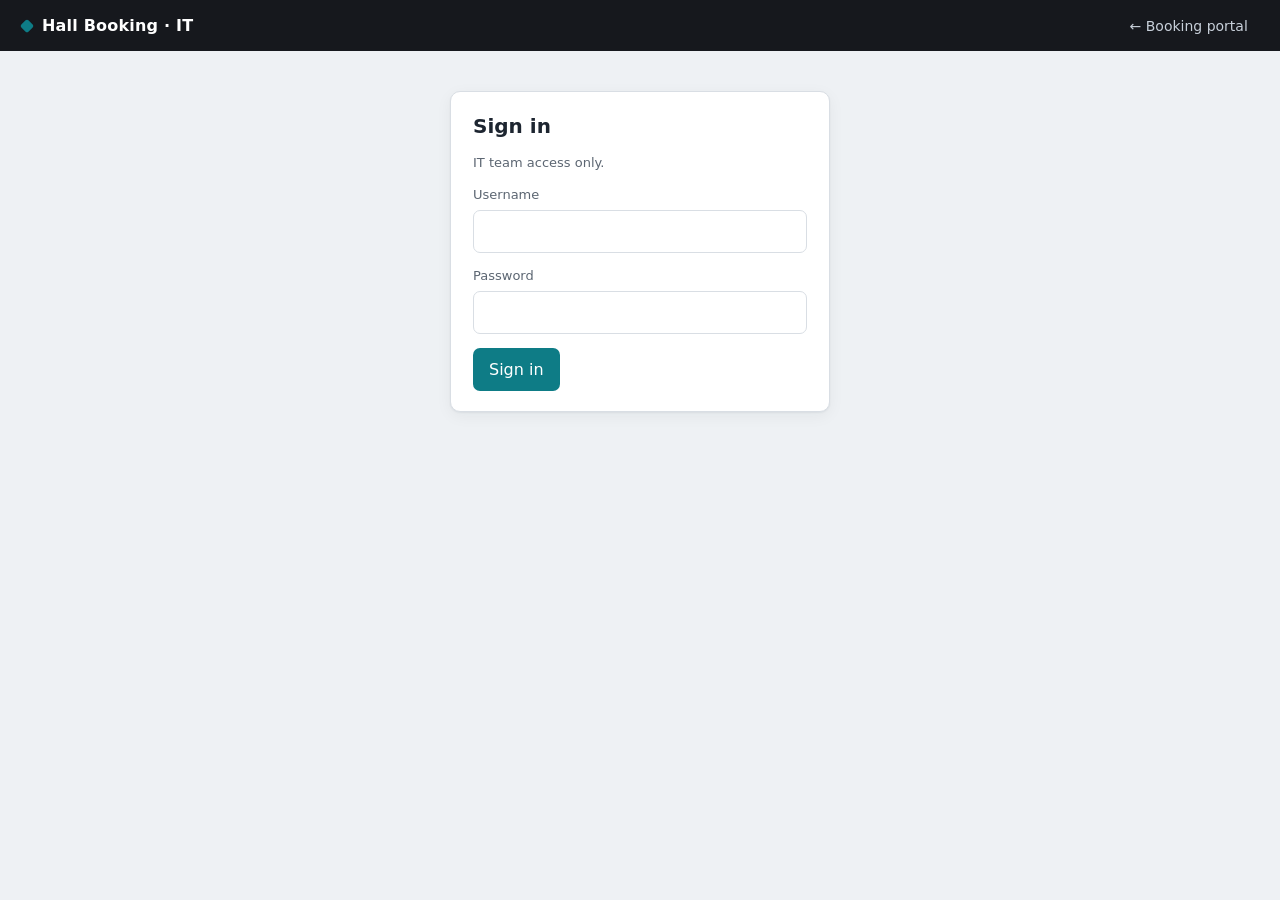
==== static/dashboard.html @ f09f4cd5 "feat: initialize hall booking portal with FastAPI backend and IT management dashboard" ====
<!DOCTYPE html>
<html lang="en">
<head>
  <meta charset="utf-8" />
  <meta name="viewport" content="width=device-width, initial-scale=1" />
  <title>IT dashboard &middot; Hall Booking</title>
  <link rel="stylesheet" href="/static/css/style.css" />
</head>
<body>
  <div class="topbar">
    <span class="brand"><span class="dot"></span> Hall Booking &middot; IT</span>
    <span><a href="/">&larr; Booking portal</a> &nbsp; <a href="#" id="link-logout" class="hidden">Sign out</a></span>
  </div>

  <div class="wrap">
    <!-- Login -->
    <div class="card" id="login-card" style="max-width:380px;margin:40px auto">
      <h1>Sign in</h1>
      <p class="muted">IT team access only.</p>
      <div id="login-error"></div>
      <div class="field"><label for="l-user">Username</label><input id="l-user" type="text" /></div>
      <div class="field"><label for="l-pass">Password</label><input id="l-pass" type="password" /></div>
      <button id="btn-login">Sign in</button>
    </div>

    <!-- App -->
    <div id="app" class="hidden">
      <div class="tabs">
        <div class="tab active" data-tab="live">Live bookings</div>
        <div class="tab" data-tab="halls">Halls</div>
        <div class="tab" data-tab="features">Features</div>
        <div class="tab" data-tab="audit">Audit log</div>
      </div>

      <!-- Live -->
      <div class="card tab-body" id="tab-live">
        <h2>Live bookings <span class="muted" id="live-meta" style="font-weight:400"></span></h2>
        <div class="inline-form">
          <div><label>Date</label><input type="date" id="live-date" /></div>
          <div><label>Status</label><select id="live-status"><option value="">All</option><option value="confirmed">Confirmed</option><option value="cancelled">Cancelled</option></select></div>
          <div style="flex:0 0 auto"><button class="ghost" id="live-clear">Clear</button></div>
        </div>
        <div id="live-table"></div>
      </div>

      <!-- Halls -->
      <div class="card tab-body hidden" id="tab-halls">
        <h2>Halls</h2>
        <div class="inline-form">
          <div><label>New hall name</label><input id="h-name" type="text" placeholder="e.g. Boardroom" /></div>
          <div><label>Seats</label><input id="h-cap" type="number" min="0" value="0" /></div>
          <div style="flex:0 0 auto"><button id="h-add">Add hall</button></div>
        </div>
        <div id="halls-table"></div>
      </div>

      <!-- Features -->
      <div class="card tab-body hidden" id="tab-features">
        <h2>Feature catalog</h2>
        <div class="inline-form">
          <div><label>New feature</label><input id="ft-name" type="text" placeholder="e.g. Whiteboard" /></div>
          <div><label>Type</label><select id="ft-type">
            <option value="bool">bool (yes/no)</option>
            <option value="number">number</option>
            <option value="text">text</option>
            <option value="single_select">single_select</option>
            <option value="multi_select">multi_select</option>
          </select></div>
          <div style="flex:0 0 auto"><button id="ft-add">Add feature</button></div>
        </div>
        <div id="features-list"></div>
      </div>

      <!-- Audit -->
      <div class="card tab-body hidden" id="tab-audit">
        <h2>Audit log</h2>
        <div id="audit-table"></div>
      </div>
    </div>
  </div>

  <script src="/static/js/dashboard.js"></script>
</body>
</html>
---- static/css/style.css ----
:root {
  --ink: #16181d;
  --panel: #ffffff;
  --bg: #eef1f4;
  --line: #d9dee4;
  --muted: #5c6672;
  --text: #1d2530;
  --action: #0e7c86;      /* teal — primary controls */
  --action-ink: #ffffff;
  --sel-bg: #e2f4f6;      /* selected slot */
  --sel-line: #0e7c86;
  --sel-ink: #0b5a62;
  --busy-bg: #fdecec;     /* booked slot */
  --busy-line: #e7b4b4;
  --busy-ink: #a23a3a;
  --ok-bg: #e7f4ec;
  --ok-ink: #1f7a44;
  --radius: 10px;
  --radius-sm: 7px;
  --shadow: 0 1px 2px rgba(20,30,45,.06), 0 4px 16px rgba(20,30,45,.05);
}
* { box-sizing: border-box; }
body {
  margin: 0;
  font-family: ui-sans-serif, system-ui, "Segoe UI", Roboto, Helvetica, Arial, sans-serif;
  color: var(--text);
  background: var(--bg);
  line-height: 1.45;
}
a { color: var(--action); }
.topbar {
  background: var(--ink);
  color: #fff;
  padding: 14px 22px;
  display: flex;
  align-items: center;
  justify-content: space-between;
}
.topbar .brand { font-weight: 600; letter-spacing: .2px; display: flex; align-items: center; gap: 10px; }
.topbar .brand .dot { width: 10px; height: 10px; border-radius: 2px; background: var(--action); display: inline-block; transform: rotate(45deg); }
.topbar a { color: #c8d0da; text-decoration: none; font-size: 14px; }
.topbar a:hover { color: #fff; }
.wrap { max-width: 880px; margin: 26px auto; padding: 0 18px; }
.card {
  background: var(--panel);
  border: 1px solid var(--line);
  border-radius: var(--radius);
  box-shadow: var(--shadow);
  padding: 20px 22px;
  margin-bottom: 18px;
}
h1 { font-size: 20px; margin: 0 0 4px; }
h2 { font-size: 16px; margin: 0 0 14px; font-weight: 600; }
.step-label { font-size: 12px; letter-spacing: .8px; text-transform: uppercase; color: var(--muted); margin-bottom: 8px; }
label { display: block; font-size: 13px; color: var(--muted); margin-bottom: 5px; }
input, select {
  font: inherit; width: 100%; padding: 9px 11px;
  border: 1px solid var(--line); border-radius: var(--radius-sm);
  background: #fff; color: var(--text);
}
input:focus, select:focus { outline: 2px solid var(--sel-line); outline-offset: 0; border-color: var(--sel-line); }
.row { display: flex; gap: 14px; flex-wrap: wrap; }
.row > * { flex: 1 1 180px; }
.field { margin-bottom: 14px; }
button {
  font: inherit; font-weight: 500; cursor: pointer;
  background: var(--action); color: var(--action-ink);
  border: 0; border-radius: var(--radius-sm); padding: 10px 16px;
}
button:hover { filter: brightness(1.05); }
button.ghost { background: #fff; color: var(--text); border: 1px solid var(--line); }
button.ghost:hover { background: var(--bg); filter: none; }
button:disabled { opacity: .5; cursor: not-allowed; }
.muted { color: var(--muted); font-size: 13px; }
.pill { display: inline-flex; align-items: center; gap: 6px; font-size: 12px; padding: 3px 9px; border-radius: 20px; background: var(--bg); border: 1px solid var(--line); color: var(--muted); }
.hall-item { display: flex; justify-content: space-between; align-items: center; gap: 12px; padding: 12px 14px; border: 1px solid var(--line); border-radius: var(--radius-sm); margin-bottom: 8px; cursor: pointer; background: #fff; }
.hall-item:hover { border-color: var(--sel-line); }
.hall-item.active { border-color: var(--sel-line); background: var(--sel-bg); }
.hall-item .feats { display: flex; gap: 6px; flex-wrap: wrap; margin-top: 6px; }

/* timeline grid */
.legend { display: flex; gap: 16px; font-size: 12px; color: var(--muted); margin-bottom: 12px; }
.legend .sw { display: inline-block; width: 12px; height: 12px; border-radius: 3px; vertical-align: -1px; margin-right: 5px; border: 1px solid var(--line); }
.grid { display: grid; grid-template-columns: repeat(auto-fit, minmax(88px, 1fr)); gap: 8px; }
.slot { display: flex; flex-direction: column; align-items: center; justify-content: center; gap: 2px; height: 52px; border-radius: var(--radius-sm); border: 1px solid var(--line); background: #fff; font-size: 14px; }
.slot .c { font-size: 11px; color: var(--muted); }
.slot.free { cursor: pointer; }
.slot.free:hover { background: var(--bg); }
.slot.busy { background: var(--busy-bg); border-color: var(--busy-line); color: var(--busy-ink); }
.slot.busy .c { color: var(--busy-ink); }
.slot.sel { background: var(--sel-bg); border-color: var(--sel-line); color: var(--sel-ink); }
.slot.sel .c { color: var(--sel-ink); }
.summary-bar { display: flex; justify-content: space-between; align-items: center; gap: 12px; flex-wrap: wrap; margin-top: 16px; padding-top: 14px; border-top: 1px solid var(--line); }
.success { text-align: center; padding: 8px 0; }
.check { width: 46px; height: 46px; border-radius: 50%; background: var(--ok-bg); color: var(--ok-ink); display: inline-flex; align-items: center; justify-content: center; font-size: 24px; margin-bottom: 8px; }
.code { font-family: ui-monospace, "SF Mono", Menlo, monospace; font-size: 20px; letter-spacing: 3px; background: var(--sel-bg); color: var(--sel-ink); padding: 8px 16px; border-radius: var(--radius-sm); display: inline-block; margin: 8px 0; }
.error { background: var(--busy-bg); color: var(--busy-ink); border: 1px solid var(--busy-line); border-radius: var(--radius-sm); padding: 9px 12px; font-size: 13px; margin: 8px 0; }
.hidden { display: none; }

/* dashboard */
.tabs { display: flex; gap: 6px; margin-bottom: 18px; flex-wrap: wrap; }
.tab { padding: 8px 14px; border-radius: var(--radius-sm); border: 1px solid var(--line); background: #fff; cursor: pointer; font-size: 14px; color: var(--text); }
.tab.active { background: var(--ink); color: #fff; border-color: var(--ink); }
table { width: 100%; border-collapse: collapse; font-size: 13px; }
th, td { text-align: left; padding: 8px 10px; border-bottom: 1px solid var(--line); }
th { color: var(--muted); font-weight: 600; font-size: 12px; text-transform: uppercase; letter-spacing: .5px; }
tr.cancelled td { color: var(--muted); text-decoration: line-through; }
.status-tag { font-size: 11px; padding: 2px 8px; border-radius: 20px; }
.status-tag.confirmed { background: var(--ok-bg); color: var(--ok-ink); }
.status-tag.cancelled { background: var(--busy-bg); color: var(--busy-ink); }
.inline-form { display: flex; gap: 8px; flex-wrap: wrap; align-items: flex-end; margin-bottom: 16px; }
.inline-form > div { flex: 1 1 150px; }
.opt-row { display: flex; gap: 8px; align-items: center; margin: 4px 0; }
.opt-row .lbl { flex: 1; }
@media (max-width: 560px) { .wrap { margin: 14px auto; } .card { padding: 16px; } }
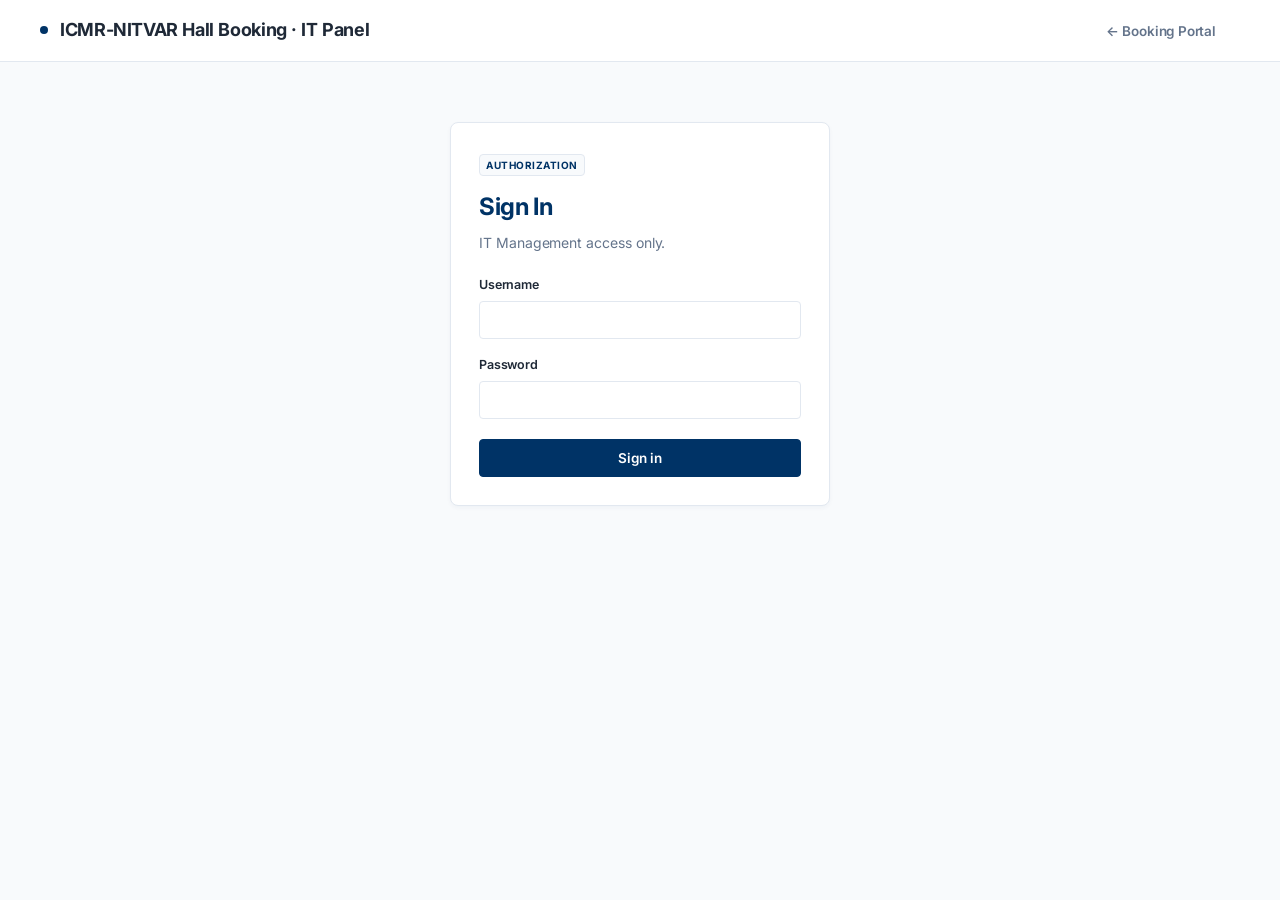
==== commit e3319c09: "feat: implement full-stack hall booking portal with interactive scheduling, room configuration, and " ====
--- a/static/dashboard.html
+++ b/static/dashboard.html
@@ -3,78 +3,216 @@
 <head>
   <meta charset="utf-8" />
   <meta name="viewport" content="width=device-width, initial-scale=1" />
-  <title>IT dashboard &middot; Hall Booking</title>
+  <title>IT Dashboard &middot; Hall Booking Portal</title>
   <link rel="stylesheet" href="/static/css/style.css" />
+  <link href="https://fonts.googleapis.com/css2?family=Inter:wght@300;400;500;600;700&display=swap" rel="stylesheet" />
 </head>
 <body>
   <div class="topbar">
-    <span class="brand"><span class="dot"></span> Hall Booking &middot; IT</span>
-    <span><a href="/">&larr; Booking portal</a> &nbsp; <a href="#" id="link-logout" class="hidden">Sign out</a></span>
+    <span class="brand"><span class="dot"></span> ICMR-NITVAR Hall Booking &middot; IT Panel</span>
+    <span>
+      <a href="/" class="dashboard-link" style="margin-right: 12px;">&larr; Booking Portal</a>
+      <a href="#" id="link-logout" class="dashboard-link hidden" style="background: var(--bg-subtle);">Sign out</a>
+    </span>
   </div>
 
   <div class="wrap">
-    <!-- Login -->
-    <div class="card" id="login-card" style="max-width:380px;margin:40px auto">
-      <h1>Sign in</h1>
-      <p class="muted">IT team access only.</p>
+    <!-- Login Card -->
+    <div class="card" id="login-card" style="max-width:380px; margin: 60px auto;">
+      <div class="step-label" style="margin-bottom: 12px;">Authorization</div>
+      <h1>Sign In</h1>
+      <p class="section-desc">IT Management access only.</p>
       <div id="login-error"></div>
-      <div class="field"><label for="l-user">Username</label><input id="l-user" type="text" /></div>
-      <div class="field"><label for="l-pass">Password</label><input id="l-pass" type="password" /></div>
-      <button id="btn-login">Sign in</button>
+      <div class="field">
+        <label for="l-user">Username</label>
+        <input id="l-user" type="text" />
+      </div>
+      <div class="field" style="margin-bottom: 20px;">
+        <label for="l-pass">Password</label>
+        <input id="l-pass" type="password" />
+      </div>
+      <button id="btn-login" style="width: 100%;">Sign in</button>
     </div>
 
-    <!-- App -->
+    <!-- Main Dashboard App -->
     <div id="app" class="hidden">
+      <!-- Dynamic Metric Ribbon -->
+      <div class="metric-ribbon">
+        <div class="metric-card">
+          <div class="metric-val" id="metric-bookings">--</div>
+          <div class="metric-lbl">Live Bookings</div>
+        </div>
+        <div class="metric-card">
+          <div class="metric-val" id="metric-halls">--</div>
+          <div class="metric-lbl">Available Halls</div>
+        </div>
+        <div class="metric-card">
+          <div class="metric-val" id="metric-features">--</div>
+          <div class="metric-lbl">Custom Features</div>
+        </div>
+      </div>
+
+      <!-- Navigation Tabs -->
       <div class="tabs">
-        <div class="tab active" data-tab="live">Live bookings</div>
-        <div class="tab" data-tab="halls">Halls</div>
-        <div class="tab" data-tab="features">Features</div>
-        <div class="tab" data-tab="audit">Audit log</div>
-      </div>
-
-      <!-- Live -->
+        <div class="tab active" data-tab="live">Live Bookings</div>
+        <div class="tab" data-tab="halls">Manage Halls</div>
+        <div class="tab" data-tab="features">Feature Catalog</div>
+        <div class="tab" data-tab="audit">System Audit Log</div>
+      </div>
+
+      <!-- Live Bookings Tab -->
       <div class="card tab-body" id="tab-live">
-        <h2>Live bookings <span class="muted" id="live-meta" style="font-weight:400"></span></h2>
+        <h2 style="margin-bottom: 12px;">Live Bookings <span id="live-meta" style="font-weight:400; font-size:13.5px; color: var(--text-muted); margin-left: 8px;"></span></h2>
+        
         <div class="inline-form">
-          <div><label>Date</label><input type="date" id="live-date" /></div>
-          <div><label>Status</label><select id="live-status"><option value="">All</option><option value="confirmed">Confirmed</option><option value="cancelled">Cancelled</option></select></div>
-          <div style="flex:0 0 auto"><button class="ghost" id="live-clear">Clear</button></div>
-        </div>
-        <div id="live-table"></div>
-      </div>
-
-      <!-- Halls -->
-      <div class="card tab-body hidden" id="tab-halls">
-        <h2>Halls</h2>
+          <div>
+            <label>Date</label>
+            <input type="date" id="live-date" />
+          </div>
+          <div>
+            <label>Status</label>
+            <select id="live-status">
+              <option value="">All</option>
+              <option value="confirmed">Confirmed</option>
+              <option value="cancelled">Cancelled</option>
+            </select>
+          </div>
+          <div style="flex:0 0 auto">
+            <button class="ghost" id="live-clear">Clear Filters</button>
+          </div>
+        </div>
+        
+        <div class="table-responsive">
+          <div id="live-table"></div>
+        </div>
+      </div>
+
+      <!-- Halls Management Tab -->
+      <div class="tab-body hidden" id="tab-halls">
+        <!-- List View -->
+        <div class="card" id="halls-list-view">
+          <h2>Manage Conference Halls & Rooms</h2>
+          <p class="instructions">Click on a hall's name below to open its detail page and edit details or assign hardware features.</p>
+          
+          <div class="inline-form">
+            <div>
+              <label>New Hall Name</label>
+              <input id="h-name" type="text" placeholder="e.g. Boardroom" />
+            </div>
+            <div>
+              <label>Seats</label>
+              <input id="h-cap" type="number" min="0" value="0" />
+            </div>
+            <div style="flex:0 0 auto">
+              <button id="h-add">Add Hall</button>
+            </div>
+          </div>
+          
+          <div class="table-responsive">
+            <div id="halls-table"></div>
+          </div>
+        </div>
+
+        <!-- Detail View (Hidden by default) -->
+        <div class="card hidden" id="hall-detail-view">
+          <div style="margin-bottom: 20px;">
+            <button class="ghost" id="btn-detail-back" style="padding: 6px 14px; font-size: 13px;">&larr; Back to Halls</button>
+          </div>
+          
+          <h2 id="detail-hall-title">Hall Details</h2>
+          
+          <div class="detail-layout">
+            <!-- Left Side: Basic Info -->
+            <div style="border-right: 1px solid var(--border); padding-right: 24px;">
+              <h3>Configure Properties</h3>
+              <div id="detail-hall-error"></div>
+              <div class="field">
+                <label for="detail-hall-name">Hall Name</label>
+                <input type="text" id="detail-hall-name" />
+              </div>
+              <div class="field">
+                <label for="detail-hall-cap">Seat Capacity</label>
+                <input type="number" id="detail-hall-cap" min="0" />
+              </div>
+              <button id="btn-detail-save" style="width: 100%;">Save General Details</button>
+            </div>
+            
+            <!-- Right Side: Features Assignment -->
+            <div>
+              <h3>Assigned Features</h3>
+              <div id="assigned-features-list" style="margin-bottom: 24px;">
+                <!-- Dynamically populated assigned features -->
+              </div>
+              
+              <h3 style="border-top: 1px solid var(--border); padding-top: 16px; margin-top: 16px;">Assign New Feature</h3>
+              <div class="field">
+                <label for="detail-assign-feat">Select Feature</label>
+                <select id="detail-assign-feat">
+                  <option value="">-- Choose Feature --</option>
+                </select>
+              </div>
+              
+              <!-- Value Field Container (shown for text/number/bool) -->
+              <div class="field hidden" id="div-assign-val">
+                <label id="lbl-assign-val" for="detail-assign-val">Value</label>
+                <!-- Can be input text, number or checkbox depending on feature type -->
+                <div id="container-assign-val"></div>
+              </div>
+              
+              <!-- Options Dropdown Container (shown for single/multi select) -->
+              <div class="field hidden" id="div-assign-opt">
+                <label for="detail-assign-opt">Select Option Value</label>
+                <select id="detail-assign-opt"></select>
+              </div>
+
+              <!-- Quantity Field (optional, for numeric/options features where quantity applies) -->
+              <div class="field hidden" id="div-assign-qty">
+                <label for="detail-assign-qty">Quantity</label>
+                <input type="number" id="detail-assign-qty" min="1" value="1" />
+              </div>
+              
+              <button id="btn-detail-assign" style="width: 100%;">Assign Feature</button>
+            </div>
+          </div>
+        </div>
+      </div>
+
+      <!-- Features Catalog Tab -->
+      <div class="card tab-body hidden" id="tab-features">
+        <h2>Feature Catalog</h2>
+        <p class="instructions">Define global feature categories (e.g. Projector, Mic). Options can then be added to select-type features.</p>
+        
         <div class="inline-form">
-          <div><label>New hall name</label><input id="h-name" type="text" placeholder="e.g. Boardroom" /></div>
-          <div><label>Seats</label><input id="h-cap" type="number" min="0" value="0" /></div>
-          <div style="flex:0 0 auto"><button id="h-add">Add hall</button></div>
-        </div>
-        <div id="halls-table"></div>
-      </div>
-
-      <!-- Features -->
-      <div class="card tab-body hidden" id="tab-features">
-        <h2>Feature catalog</h2>
-        <div class="inline-form">
-          <div><label>New feature</label><input id="ft-name" type="text" placeholder="e.g. Whiteboard" /></div>
-          <div><label>Type</label><select id="ft-type">
-            <option value="bool">bool (yes/no)</option>
-            <option value="number">number</option>
-            <option value="text">text</option>
-            <option value="single_select">single_select</option>
-            <option value="multi_select">multi_select</option>
-          </select></div>
-          <div style="flex:0 0 auto"><button id="ft-add">Add feature</button></div>
-        </div>
+          <div>
+            <label>Feature Name</label>
+            <input id="ft-name" type="text" placeholder="e.g. Wireless presentation" />
+          </div>
+          <div>
+            <label>Value Type</label>
+            <select id="ft-type">
+              <option value="bool">bool (yes/no)</option>
+              <option value="number">number</option>
+              <option value="text">text</option>
+              <option value="single_select">single_select</option>
+              <option value="multi_select">multi_select</option>
+            </select>
+          </div>
+          <div style="flex:0 0 auto">
+            <button id="ft-add">Add Feature</button>
+          </div>
+        </div>
+        
         <div id="features-list"></div>
       </div>
 
-      <!-- Audit -->
+      <!-- Audit Log Tab -->
       <div class="card tab-body hidden" id="tab-audit">
-        <h2>Audit log</h2>
-        <div id="audit-table"></div>
+        <h2>System Audit Log</h2>
+        <p class="instructions">Archived trace of administrative actions across the platform.</p>
+        
+        <div class="table-responsive">
+          <div id="audit-table"></div>
+        </div>
       </div>
     </div>
   </div>
--- a/static/css/style.css
+++ b/static/css/style.css
@@ -1,115 +1,1056 @@
 :root {
-  --ink: #16181d;
-  --panel: #ffffff;
-  --bg: #eef1f4;
-  --line: #d9dee4;
-  --muted: #5c6672;
-  --text: #1d2530;
-  --action: #0e7c86;      /* teal — primary controls */
-  --action-ink: #ffffff;
-  --sel-bg: #e2f4f6;      /* selected slot */
-  --sel-line: #0e7c86;
-  --sel-ink: #0b5a62;
-  --busy-bg: #fdecec;     /* booked slot */
-  --busy-line: #e7b4b4;
-  --busy-ink: #a23a3a;
-  --ok-bg: #e7f4ec;
-  --ok-ink: #1f7a44;
-  --radius: 10px;
-  --radius-sm: 7px;
-  --shadow: 0 1px 2px rgba(20,30,45,.06), 0 4px 16px rgba(20,30,45,.05);
-}
-* { box-sizing: border-box; }
+  /* Colors - STRICT 2-COLOR DESIGN (Deep Blue and Neutrals) */
+  --primary: #003366;
+  --bg: #ffffff;
+  --bg-subtle: #f8fafc;
+  --border: #e2e8f0;
+  --border-focus: #003366;
+  --text: #1f2937;
+  --text-muted: #64748b;
+  
+  /* Status indicators - monochromatic using primary or text weight, or light grey backgrounds */
+  --status-active-bg: #e0f2fe;
+  --status-active-text: #0369a1;
+  --status-inactive-bg: #f1f5f9;
+  --status-inactive-text: #475569;
+  
+  /* Typography */
+  --font-sans: 'Inter', -apple-system, BlinkMacSystemFont, "Segoe UI", Roboto, sans-serif;
+  
+  /* Spacing */
+  --radius: 8px;
+  --radius-sm: 4px;
+  
+  /* Shadows */
+  --shadow-sm: 0 2px 4px rgba(0, 51, 102, 0.04);
+  --shadow-md: 0 8px 16px rgba(0, 51, 102, 0.06);
+  --shadow-hover: 0 16px 32px rgba(0, 51, 102, 0.12);
+}
+
+* {
+  box-sizing: border-box;
+}
+
 body {
   margin: 0;
-  font-family: ui-sans-serif, system-ui, "Segoe UI", Roboto, Helvetica, Arial, sans-serif;
+  font-family: var(--font-sans);
   color: var(--text);
-  background: var(--bg);
-  line-height: 1.45;
-}
-a { color: var(--action); }
+  background: var(--bg-subtle);
+  line-height: 1.6;
+  letter-spacing: -0.01em;
+  word-spacing: 0.05em;
+  -webkit-font-smoothing: antialiased;
+}
+
+a {
+  color: var(--primary);
+  text-decoration: none;
+  font-weight: 500;
+  transition: opacity 0.2s ease;
+}
+a:hover {
+  opacity: 0.8;
+}
+
+/* Header / Navbar */
 .topbar {
-  background: var(--ink);
-  color: #fff;
-  padding: 14px 22px;
+  background: var(--bg);
+  border-bottom: 1px solid var(--border);
+  color: var(--text);
+  padding: 16px 40px;
   display: flex;
   align-items: center;
   justify-content: space-between;
 }
-.topbar .brand { font-weight: 600; letter-spacing: .2px; display: flex; align-items: center; gap: 10px; }
-.topbar .brand .dot { width: 10px; height: 10px; border-radius: 2px; background: var(--action); display: inline-block; transform: rotate(45deg); }
-.topbar a { color: #c8d0da; text-decoration: none; font-size: 14px; }
-.topbar a:hover { color: #fff; }
-.wrap { max-width: 880px; margin: 26px auto; padding: 0 18px; }
+
+.topbar .brand {
+  font-weight: 700;
+  font-size: 18px;
+  letter-spacing: -0.02em;
+  display: flex;
+  align-items: center;
+  gap: 12px;
+}
+
+.topbar .brand .dot {
+  width: 8px;
+  height: 8px;
+  border-radius: 50%;
+  background: var(--primary);
+}
+
+.topbar a.dashboard-link {
+  color: var(--text-muted);
+  font-size: 13.5px;
+  font-weight: 600;
+  padding: 6px 12px;
+  border-radius: var(--radius-sm);
+  transition: all 0.2s ease;
+}
+
+.topbar a.dashboard-link:hover {
+  color: var(--primary);
+  background: var(--bg-subtle);
+}
+
+/* Page Layout */
+.wrap {
+  max-width: 1100px;
+  margin: 32px auto;
+  padding: 0 24px;
+}
+
+/* Hero Section */
+.hero-section {
+  text-align: center;
+  padding: 32px 0 24px;
+  margin-bottom: 24px;
+  border-bottom: 1px solid var(--border);
+}
+
+.hero-section h1 {
+  font-size: 30px;
+  margin: 0 0 10px;
+  color: var(--primary);
+  letter-spacing: -0.03em;
+}
+
+.hero-section p {
+  color: var(--text-muted);
+  font-size: 14.5px;
+  max-width: 580px;
+  margin: 0 auto;
+  line-height: 1.5;
+}
+
+/* Wizard Progress Indicator */
+.wizard-progress {
+  display: flex;
+  justify-content: space-between;
+  align-items: center;
+  position: relative;
+  margin-bottom: 32px;
+  padding: 0 20px;
+}
+
+.wizard-progress::before {
+  content: "";
+  position: absolute;
+  top: 14px;
+  left: 0;
+  width: 100%;
+  height: 2px;
+  background: var(--border);
+  z-index: 1;
+}
+
+.wizard-step {
+  background: var(--bg-subtle);
+  z-index: 2;
+  padding: 0 16px;
+  display: flex;
+  flex-direction: column;
+  align-items: center;
+  position: relative;
+}
+
+.wizard-dot {
+  width: 28px;
+  height: 28px;
+  border-radius: 50%;
+  background: var(--bg);
+  border: 2px solid var(--border);
+  display: flex;
+  align-items: center;
+  justify-content: center;
+  font-size: 11.5px;
+  font-weight: 700;
+  color: var(--text-muted);
+  transition: all 0.2s ease;
+}
+
+.wizard-step.active .wizard-dot {
+  border-color: var(--primary);
+  background: var(--primary);
+  color: #ffffff;
+  box-shadow: 0 0 0 4px rgba(0, 51, 102, 0.15);
+}
+
+.wizard-step.completed .wizard-dot {
+  border-color: var(--primary);
+  background: var(--bg);
+  color: var(--primary);
+}
+
+.wizard-label {
+  font-size: 10.5px;
+  font-weight: 600;
+  text-transform: uppercase;
+  letter-spacing: 0.05em;
+  color: var(--text-muted);
+  margin-top: 6px;
+  text-align: center;
+}
+
+.wizard-step.active .wizard-label {
+  color: var(--primary);
+  font-weight: 700;
+}
+
+.wizard-step.completed .wizard-label {
+  color: var(--primary);
+}
+
+/* Ribbon Cards */
+.metric-ribbon {
+  display: grid;
+  grid-template-columns: repeat(auto-fit, minmax(200px, 1fr));
+  gap: 16px;
+  margin-bottom: 24px;
+}
+
+.metric-card {
+  background: var(--bg);
+  border: 1px solid var(--border);
+  border-radius: var(--radius);
+  padding: 20px;
+  display: flex;
+  flex-direction: column;
+  box-shadow: var(--shadow-sm);
+}
+
+.metric-card .metric-val {
+  font-size: 28px;
+  font-weight: 700;
+  color: var(--primary);
+  line-height: 1.25;
+  letter-spacing: -0.02em;
+}
+
+.metric-card .metric-lbl {
+  font-size: 11px;
+  font-weight: 600;
+  text-transform: uppercase;
+  letter-spacing: 0.05em;
+  color: var(--text-muted);
+  margin-top: 4px;
+}
+
+/* Card Container */
 .card {
-  background: var(--panel);
-  border: 1px solid var(--line);
+  background: var(--bg);
+  border: 1px solid var(--border);
   border-radius: var(--radius);
-  box-shadow: var(--shadow);
-  padding: 20px 22px;
-  margin-bottom: 18px;
-}
-h1 { font-size: 20px; margin: 0 0 4px; }
-h2 { font-size: 16px; margin: 0 0 14px; font-weight: 600; }
-.step-label { font-size: 12px; letter-spacing: .8px; text-transform: uppercase; color: var(--muted); margin-bottom: 8px; }
-label { display: block; font-size: 13px; color: var(--muted); margin-bottom: 5px; }
+  padding: 28px;
+  margin-bottom: 24px;
+  box-shadow: var(--shadow-sm);
+}
+
+h1 {
+  font-size: 24px;
+  font-weight: 700;
+  color: var(--primary);
+  margin: 0 0 6px;
+  letter-spacing: -0.02em;
+}
+
+h2 {
+  font-size: 18px;
+  color: var(--primary);
+  margin: 0 0 16px;
+  font-weight: 700;
+  letter-spacing: -0.01em;
+}
+
+h3 {
+  font-size: 12px;
+  font-weight: 700;
+  margin: 20px 0 10px;
+  text-transform: uppercase;
+  letter-spacing: 0.05em;
+  color: var(--text-muted);
+}
+
+.section-desc {
+  color: var(--text-muted);
+  font-size: 14px;
+  margin-top: 0;
+  margin-bottom: 20px;
+}
+
+.step-label {
+  font-size: 10px;
+  letter-spacing: 0.05em;
+  text-transform: uppercase;
+  color: var(--primary);
+  font-weight: 700;
+  margin-bottom: 8px;
+  display: inline-block;
+  padding: 2px 6px;
+  background: var(--bg-subtle);
+  border: 1px solid var(--border);
+  border-radius: var(--radius-sm);
+}
+
+.instructions {
+  font-size: 13.5px;
+  color: var(--text-muted);
+  margin-top: 0;
+  margin-bottom: 16px;
+}
+
+/* Forms & Fields */
+label {
+  display: block;
+  font-size: 12.5px;
+  font-weight: 600;
+  color: var(--text);
+  margin-bottom: 6px;
+}
+
 input, select {
-  font: inherit; width: 100%; padding: 9px 11px;
-  border: 1px solid var(--line); border-radius: var(--radius-sm);
-  background: #fff; color: var(--text);
-}
-input:focus, select:focus { outline: 2px solid var(--sel-line); outline-offset: 0; border-color: var(--sel-line); }
-.row { display: flex; gap: 14px; flex-wrap: wrap; }
-.row > * { flex: 1 1 180px; }
-.field { margin-bottom: 14px; }
+  font-family: inherit;
+  font-size: 13.5px;
+  width: 100%;
+  padding: 10px 12px;
+  border: 1px solid var(--border);
+  border-radius: var(--radius-sm);
+  background: var(--bg);
+  color: var(--text);
+  transition: all 0.15s ease;
+}
+
+input:focus, select:focus {
+  outline: none;
+  border-color: var(--border-focus);
+}
+
+.row {
+  display: flex;
+  gap: 16px;
+  flex-wrap: wrap;
+  margin-bottom: 16px;
+}
+
+.row > * {
+  flex: 1 1 180px;
+}
+
+.field {
+  margin-bottom: 16px;
+}
+
+/* Buttons */
 button {
-  font: inherit; font-weight: 500; cursor: pointer;
-  background: var(--action); color: var(--action-ink);
-  border: 0; border-radius: var(--radius-sm); padding: 10px 16px;
-}
-button:hover { filter: brightness(1.05); }
-button.ghost { background: #fff; color: var(--text); border: 1px solid var(--line); }
-button.ghost:hover { background: var(--bg); filter: none; }
-button:disabled { opacity: .5; cursor: not-allowed; }
-.muted { color: var(--muted); font-size: 13px; }
-.pill { display: inline-flex; align-items: center; gap: 6px; font-size: 12px; padding: 3px 9px; border-radius: 20px; background: var(--bg); border: 1px solid var(--line); color: var(--muted); }
-.hall-item { display: flex; justify-content: space-between; align-items: center; gap: 12px; padding: 12px 14px; border: 1px solid var(--line); border-radius: var(--radius-sm); margin-bottom: 8px; cursor: pointer; background: #fff; }
-.hall-item:hover { border-color: var(--sel-line); }
-.hall-item.active { border-color: var(--sel-line); background: var(--sel-bg); }
-.hall-item .feats { display: flex; gap: 6px; flex-wrap: wrap; margin-top: 6px; }
-
-/* timeline grid */
-.legend { display: flex; gap: 16px; font-size: 12px; color: var(--muted); margin-bottom: 12px; }
-.legend .sw { display: inline-block; width: 12px; height: 12px; border-radius: 3px; vertical-align: -1px; margin-right: 5px; border: 1px solid var(--line); }
-.grid { display: grid; grid-template-columns: repeat(auto-fit, minmax(88px, 1fr)); gap: 8px; }
-.slot { display: flex; flex-direction: column; align-items: center; justify-content: center; gap: 2px; height: 52px; border-radius: var(--radius-sm); border: 1px solid var(--line); background: #fff; font-size: 14px; }
-.slot .c { font-size: 11px; color: var(--muted); }
-.slot.free { cursor: pointer; }
-.slot.free:hover { background: var(--bg); }
-.slot.busy { background: var(--busy-bg); border-color: var(--busy-line); color: var(--busy-ink); }
-.slot.busy .c { color: var(--busy-ink); }
-.slot.sel { background: var(--sel-bg); border-color: var(--sel-line); color: var(--sel-ink); }
-.slot.sel .c { color: var(--sel-ink); }
-.summary-bar { display: flex; justify-content: space-between; align-items: center; gap: 12px; flex-wrap: wrap; margin-top: 16px; padding-top: 14px; border-top: 1px solid var(--line); }
-.success { text-align: center; padding: 8px 0; }
-.check { width: 46px; height: 46px; border-radius: 50%; background: var(--ok-bg); color: var(--ok-ink); display: inline-flex; align-items: center; justify-content: center; font-size: 24px; margin-bottom: 8px; }
-.code { font-family: ui-monospace, "SF Mono", Menlo, monospace; font-size: 20px; letter-spacing: 3px; background: var(--sel-bg); color: var(--sel-ink); padding: 8px 16px; border-radius: var(--radius-sm); display: inline-block; margin: 8px 0; }
-.error { background: var(--busy-bg); color: var(--busy-ink); border: 1px solid var(--busy-line); border-radius: var(--radius-sm); padding: 9px 12px; font-size: 13px; margin: 8px 0; }
-.hidden { display: none; }
-
-/* dashboard */
-.tabs { display: flex; gap: 6px; margin-bottom: 18px; flex-wrap: wrap; }
-.tab { padding: 8px 14px; border-radius: var(--radius-sm); border: 1px solid var(--line); background: #fff; cursor: pointer; font-size: 14px; color: var(--text); }
-.tab.active { background: var(--ink); color: #fff; border-color: var(--ink); }
-table { width: 100%; border-collapse: collapse; font-size: 13px; }
-th, td { text-align: left; padding: 8px 10px; border-bottom: 1px solid var(--line); }
-th { color: var(--muted); font-weight: 600; font-size: 12px; text-transform: uppercase; letter-spacing: .5px; }
-tr.cancelled td { color: var(--muted); text-decoration: line-through; }
-.status-tag { font-size: 11px; padding: 2px 8px; border-radius: 20px; }
-.status-tag.confirmed { background: var(--ok-bg); color: var(--ok-ink); }
-.status-tag.cancelled { background: var(--busy-bg); color: var(--busy-ink); }
-.inline-form { display: flex; gap: 8px; flex-wrap: wrap; align-items: flex-end; margin-bottom: 16px; }
-.inline-form > div { flex: 1 1 150px; }
-.opt-row { display: flex; gap: 8px; align-items: center; margin: 4px 0; }
-.opt-row .lbl { flex: 1; }
-@media (max-width: 560px) { .wrap { margin: 14px auto; } .card { padding: 16px; } }
+  font-family: inherit;
+  font-size: 13.5px;
+  font-weight: 600;
+  cursor: pointer;
+  background: var(--primary);
+  color: #ffffff;
+  border: 1px solid var(--primary);
+  border-radius: var(--radius-sm);
+  padding: 10px 18px;
+  transition: opacity 0.15s ease;
+}
+
+button:hover {
+  opacity: 0.9;
+}
+
+button.ghost {
+  background: transparent;
+  color: var(--text);
+  border: 1px solid var(--border);
+}
+button.ghost:hover {
+  background: var(--bg-subtle);
+  border-color: var(--text-muted);
+}
+button:disabled {
+  opacity: 0.5;
+  cursor: not-allowed;
+}
+
+.button-group {
+  display: flex;
+  gap: 10px;
+}
+
+/* Day Picker */
+.day-picker-container {
+  overflow-x: auto;
+  margin-bottom: 24px;
+  padding-bottom: 8px;
+  border-bottom: 1px solid var(--border);
+}
+
+.day-picker-track {
+  display: flex;
+  gap: 8px;
+}
+
+.day-picker-btn {
+  flex: 0 0 76px;
+  background: var(--bg);
+  border: 1px solid var(--border);
+  border-radius: var(--radius-sm);
+  padding: 10px 6px;
+  display: flex;
+  flex-direction: column;
+  align-items: center;
+  cursor: pointer;
+  transition: all 0.15s ease;
+}
+
+.day-picker-btn:hover {
+  border-color: var(--primary);
+}
+
+.day-picker-btn.active {
+  background: var(--primary);
+  border-color: var(--primary);
+  color: #ffffff;
+}
+
+.day-picker-btn .day-lbl {
+  font-size: 9px;
+  font-weight: 600;
+  text-transform: uppercase;
+  opacity: 0.8;
+}
+
+.day-picker-btn .date-lbl {
+  font-size: 16px;
+  font-weight: 700;
+  margin: 2px 0;
+}
+
+.day-picker-btn .month-lbl {
+  font-size: 9px;
+  font-weight: 600;
+  text-transform: uppercase;
+  opacity: 0.8;
+}
+
+/* Time Selection Grid */
+.time-header-row {
+  display: flex;
+  justify-content: space-between;
+  align-items: center;
+  margin-top: 24px;
+  margin-bottom: 12px;
+}
+
+.legend {
+  display: flex;
+  gap: 16px;
+  font-size: 12.5px;
+  color: var(--text-muted);
+  margin-bottom: 16px;
+}
+
+.legend .sw {
+  display: inline-block;
+  width: 10px;
+  height: 10px;
+  border-radius: 50%;
+  vertical-align: -1px;
+  margin-right: 4px;
+  border: 1px solid var(--border);
+}
+
+.grid {
+  display: grid;
+  grid-template-columns: repeat(auto-fill, minmax(100px, 1fr));
+  gap: 8px;
+  margin-top: 12px;
+}
+
+.slot-cell {
+  display: flex;
+  flex-direction: column;
+  align-items: center;
+  justify-content: center;
+  height: 52px;
+  border-radius: var(--radius-sm);
+  border: 1px solid var(--border);
+  background: var(--bg);
+  color: var(--text);
+  transition: all 0.1s ease;
+  padding: 6px;
+}
+
+.slot-cell.free { cursor: pointer; }
+.slot-cell.free:hover {
+  border-color: var(--primary);
+  background: var(--bg-subtle);
+}
+
+.slot-cell.busy {
+  background: #f1f5f9;
+  border-color: var(--border);
+  color: var(--text-muted);
+}
+
+.slot-cell.selected {
+  background: var(--primary);
+  border-color: var(--primary);
+  color: #ffffff;
+}
+
+.slot-time {
+  font-size: 13px;
+  font-weight: 600;
+}
+
+.slot-status {
+  font-size: 9px;
+  opacity: 0.8;
+  overflow: hidden;
+  text-overflow: ellipsis;
+  white-space: nowrap;
+  width: 100%;
+  text-align: center;
+}
+
+/* Tabs Component */
+.tabs {
+  display: flex;
+  gap: 6px;
+  margin-bottom: 20px;
+  flex-wrap: wrap;
+}
+
+.tab {
+  padding: 8px 16px;
+  border-radius: var(--radius-sm);
+  border: 1px solid var(--border);
+  background: var(--bg);
+  cursor: pointer;
+  font-size: 13.5px;
+  font-weight: 600;
+  color: var(--text-muted);
+  transition: all 0.15s ease;
+}
+
+.tab:hover {
+  background: var(--bg-subtle);
+  color: var(--primary);
+}
+
+.tab.active {
+  background: var(--primary);
+  color: #ffffff;
+  border-color: var(--primary);
+}
+
+/* Premium Structured Tables */
+.table-responsive {
+  width: 100%;
+  overflow-x: auto;
+  border: 1px solid var(--border);
+  border-radius: var(--radius);
+  background: var(--bg);
+}
+
+table {
+  width: 100%;
+  border-collapse: collapse;
+  font-size: 13px;
+  text-align: left;
+}
+
+th, td {
+  padding: 12px 16px;
+}
+
+th {
+  color: var(--text);
+  font-weight: 700;
+  font-size: 11px;
+  text-transform: uppercase;
+  letter-spacing: 0.05em;
+  background: var(--bg-subtle);
+  border-bottom: 1px solid var(--border);
+}
+
+td {
+  border-bottom: 1px solid var(--border);
+}
+
+tr:last-child td {
+  border-bottom: none;
+}
+
+tr:hover td {
+  background: var(--bg-subtle);
+}
+
+tr.cancelled td {
+  color: var(--text-muted);
+  background: var(--bg-subtle);
+}
+
+tr.cancelled td strong {
+  color: var(--text-muted);
+  text-decoration: line-through;
+}
+
+/* Elegant Status Badges */
+.status-tag {
+  font-size: 10.5px;
+  font-weight: 600;
+  text-transform: uppercase;
+  letter-spacing: 0.02em;
+  padding: 2px 8px;
+  border-radius: 4px;
+  display: inline-block;
+}
+
+.status-tag.confirmed {
+  background: var(--status-active-bg);
+  color: var(--status-active-text);
+}
+
+.status-tag.cancelled {
+  background: var(--status-inactive-bg);
+  color: var(--status-inactive-text);
+}
+
+/* Inline Forms */
+.inline-form {
+  display: flex;
+  gap: 12px;
+  flex-wrap: wrap;
+  align-items: flex-end;
+  margin-bottom: 20px;
+  background: var(--bg-subtle);
+  padding: 16px;
+  border-radius: var(--radius);
+  border: 1px solid var(--border);
+}
+
+.inline-form > div {
+  flex: 1 1 160px;
+}
+
+/* Option row */
+.opt-row {
+  display: flex;
+  gap: 12px;
+  align-items: center;
+  margin: 6px 0;
+  padding: 8px 12px;
+  background: var(--bg-subtle);
+  border-radius: var(--radius-sm);
+  border: 1px solid var(--border);
+}
+
+.opt-row .lbl {
+  flex: 1;
+  font-weight: 500;
+  font-size: 13.5px;
+}
+
+/* Hall Detail Page Layout */
+.detail-layout {
+  display: grid;
+  grid-template-columns: 1fr 1.5fr;
+  gap: 24px;
+}
+
+@media (max-width: 768px) {
+  .detail-layout {
+    grid-template-columns: 1fr;
+  }
+}
+
+.feature-assignment-row {
+  display: flex;
+  justify-content: space-between;
+  align-items: center;
+  padding: 10px 14px;
+  background: var(--bg-subtle);
+  border: 1px solid var(--border);
+  border-radius: var(--radius-sm);
+  margin-bottom: 8px;
+}
+
+.feature-assignment-row .info {
+  display: flex;
+  flex-direction: column;
+  gap: 2px;
+}
+
+.feature-assignment-row .title {
+  font-weight: 600;
+  font-size: 13.5px;
+}
+
+.feature-assignment-row .details {
+  font-size: 12px;
+  color: var(--text-muted);
+}
+
+.pill {
+  font-size: 11px;
+  padding: 2px 6px;
+  border-radius: 4px;
+  background: var(--bg-subtle);
+  border: 1px solid var(--border);
+  color: var(--text-muted);
+  font-weight: 500;
+}
+
+/* Success Card Layout */
+.success {
+  text-align: center;
+  padding: 24px 12px;
+}
+.success .check {
+  font-size: 32px;
+  width: 64px;
+  height: 64px;
+  line-height: 60px;
+  border-radius: 50%;
+  background: var(--status-active-bg);
+  color: var(--status-active-text);
+  margin: 0 auto 16px;
+  border: 1px solid var(--border);
+}
+.success h2 {
+  color: var(--primary);
+  margin-bottom: 8px;
+}
+.cancel-code-container {
+  background: var(--bg-subtle);
+  border: 1px solid var(--border);
+  border-radius: var(--radius);
+  padding: 16px;
+  margin: 20px auto;
+  max-width: 320px;
+}
+.cancel-code-container .code {
+  font-family: monospace;
+  font-size: 20px;
+  font-weight: 700;
+  color: var(--primary);
+  letter-spacing: 0.1em;
+  margin: 8px 0;
+}
+.cancel-code-container .subtext {
+  font-size: 11px;
+  color: var(--text-muted);
+}
+
+.done-details-box {
+  background: var(--bg-subtle);
+  border: 1px solid var(--border);
+  border-radius: var(--radius);
+  padding: 16px;
+  margin: 20px auto;
+  max-width: 480px;
+  text-align: left;
+  font-size: 13.5px;
+}
+.done-details-box p {
+  margin: 6px 0;
+}
+
+/* Warning block */
+.warning-note {
+  background: #fffbeb;
+  border-left: 4px solid #d97706;
+  color: #92400e;
+  padding: 12px 16px;
+  border-radius: 0 var(--radius) var(--radius) 0;
+  font-size: 13px;
+  margin-bottom: 16px;
+}
+
+.checkbox-label {
+  display: flex;
+  align-items: flex-start;
+  gap: 12px;
+  cursor: pointer;
+  user-select: none;
+}
+.checkbox-label input {
+  display: none !important;
+}
+
+/* Custom Checkbox */
+.checkbox-custom {
+  width: 20px;
+  height: 20px;
+  border: 1.5px solid var(--border);
+  border-radius: var(--radius-sm);
+  display: flex;
+  align-items: center;
+  justify-content: center;
+  transition: all 0.15s ease;
+  flex-shrink: 0;
+  background: var(--bg);
+}
+.checkbox-label input:checked + .checkbox-custom {
+  background: var(--primary);
+  border-color: var(--primary);
+}
+.checkbox-label input:checked + .checkbox-custom::after {
+  content: "✓";
+  color: #ffffff;
+  font-size: 12px;
+  font-weight: bold;
+}
+
+.summary-box {
+  background: var(--bg-subtle);
+  border: 1px solid var(--border);
+  border-radius: var(--radius);
+  padding: 16px 20px;
+  margin-bottom: 20px;
+  font-size: 14px;
+}
+.summary-box p {
+  margin: 6px 0;
+}
+
+.summary-bar {
+  display: flex;
+  justify-content: space-between;
+  align-items: center;
+  gap: 16px;
+  flex-wrap: wrap;
+  margin-top: 20px;
+  padding-top: 16px;
+  border-top: 1px solid var(--border);
+}
+
+.hidden {
+  display: none !important;
+}
+
+/* Error banner */
+.error-msg {
+  background: #fef2f2;
+  color: #991b1b;
+  border: 1px solid #fee2e2;
+  border-radius: var(--radius-sm);
+  padding: 10px 14px;
+  font-size: 13px;
+  margin: 12px 0;
+}
+
+/* ==========================================================================
+   Hall Cards Design Overhaul
+   ========================================================================== */
+.hall-grid {
+  display: grid;
+  grid-template-columns: repeat(auto-fill, minmax(300px, 1fr));
+  gap: 24px;
+  margin-top: 16px;
+}
+
+.hall-card {
+  background: var(--bg);
+  border: 1px solid var(--border);
+  border-radius: var(--radius);
+  overflow: hidden;
+  display: flex;
+  flex-direction: column;
+  transition: transform 0.2s ease, box-shadow 0.2s ease, border-color 0.2s ease;
+  box-shadow: var(--shadow-sm);
+}
+
+.hall-card:hover {
+  transform: translateY(-4px);
+  box-shadow: var(--shadow-hover);
+  border-color: var(--primary);
+}
+
+.hall-image-container {
+  width: 100%;
+  height: 180px;
+  overflow: hidden;
+  border-bottom: 1px solid var(--border);
+  background: #f1f5f9;
+  position: relative;
+}
+
+.hall-card-img {
+  width: 100%;
+  height: 100%;
+  object-fit: cover;
+  transition: transform 0.3s ease;
+}
+
+.hall-card:hover .hall-card-img {
+  transform: scale(1.04);
+}
+
+.hall-card-header {
+  padding: 16px 20px 8px;
+  display: flex;
+  justify-content: space-between;
+  align-items: flex-start;
+  gap: 12px;
+}
+
+.hall-card-title {
+  font-size: 17px;
+  font-weight: 700;
+  margin: 0;
+  color: var(--primary);
+  letter-spacing: -0.02em;
+  line-height: 1.3;
+}
+
+.capacity-badge {
+  font-size: 11px;
+  font-weight: 700;
+  background: var(--bg-subtle);
+  border: 1px solid var(--border);
+  padding: 4px 8px;
+  border-radius: var(--radius-sm);
+  color: var(--primary);
+  text-transform: uppercase;
+  letter-spacing: 0.05em;
+  flex-shrink: 0;
+}
+
+.hall-card-body {
+  padding: 0 20px 20px;
+  flex-grow: 1;
+  display: flex;
+  flex-direction: column;
+  justify-content: space-between;
+  gap: 12px;
+}
+
+.hall-availability-status {
+  display: flex;
+  align-items: center;
+  gap: 8px;
+}
+
+.status-indicator-dot {
+  width: 8px;
+  height: 8px;
+  border-radius: 50%;
+  background-color: var(--primary);
+  display: inline-block;
+  box-shadow: 0 0 0 2px rgba(0, 51, 102, 0.15);
+}
+
+.availability-text {
+  font-size: 12.5px;
+  color: var(--text-muted);
+  font-weight: 600;
+}
+
+.hall-features-preview {
+  display: flex;
+  flex-wrap: wrap;
+  gap: 6px;
+  margin-top: 4px;
+}
+
+.select-hall-btn {
+  width: 100%;
+  padding: 11px 16px;
+  font-size: 13.5px;
+  font-weight: 600;
+  text-align: center;
+  border-radius: var(--radius-sm);
+  margin-top: auto;
+}
+
+/* ==========================================================================
+   Mobile Responsive Rules
+   ========================================================================== */
+@media (max-width: 768px) {
+  .topbar {
+    padding: 12px 20px;
+  }
+  .topbar .brand {
+    font-size: 16px;
+  }
+  .wrap {
+    margin: 16px auto;
+    padding: 0 12px;
+  }
+  .card {
+    padding: 20px 16px;
+  }
+  h1 {
+    font-size: 20px;
+  }
+  h2 {
+    font-size: 16px;
+  }
+  .metric-ribbon {
+    grid-template-columns: 1fr;
+  }
+  .inline-form {
+    padding: 12px;
+    gap: 8px;
+  }
+  .inline-form > div {
+    flex: 1 1 100%;
+  }
+  .inline-form button {
+    width: 100%;
+    margin-top: 4px;
+  }
+  .button-group {
+    width: 100%;
+    flex-direction: column-reverse;
+    gap: 8px;
+  }
+  .button-group button {
+    width: 100%;
+  }
+  .summary-bar {
+    flex-direction: column;
+    align-items: stretch;
+    gap: 12px;
+  }
+  #tl-summary, #features-summary-text {
+    text-align: center;
+  }
+  .features-columns {
+    grid-template-columns: 1fr;
+    gap: 20px;
+  }
+}
+
+@media (max-width: 480px) {
+  .grid {
+    grid-template-columns: repeat(auto-fill, minmax(80px, 1fr));
+  }
+  .slot-cell {
+    height: 48px;
+    padding: 4px;
+  }
+  .slot-time {
+    font-size: 12px;
+  }
+  .day-picker-btn {
+    flex: 0 0 68px;
+    padding: 8px 4px;
+  }
+  .day-picker-btn .date-lbl {
+    font-size: 14px;
+  }
+  .wizard-label {
+    display: none;
+  }
+  .wizard-progress {
+    margin-bottom: 20px;
+    padding: 0 10px;
+  }
+  .wizard-progress::before {
+    top: 14px;
+  }
+}
